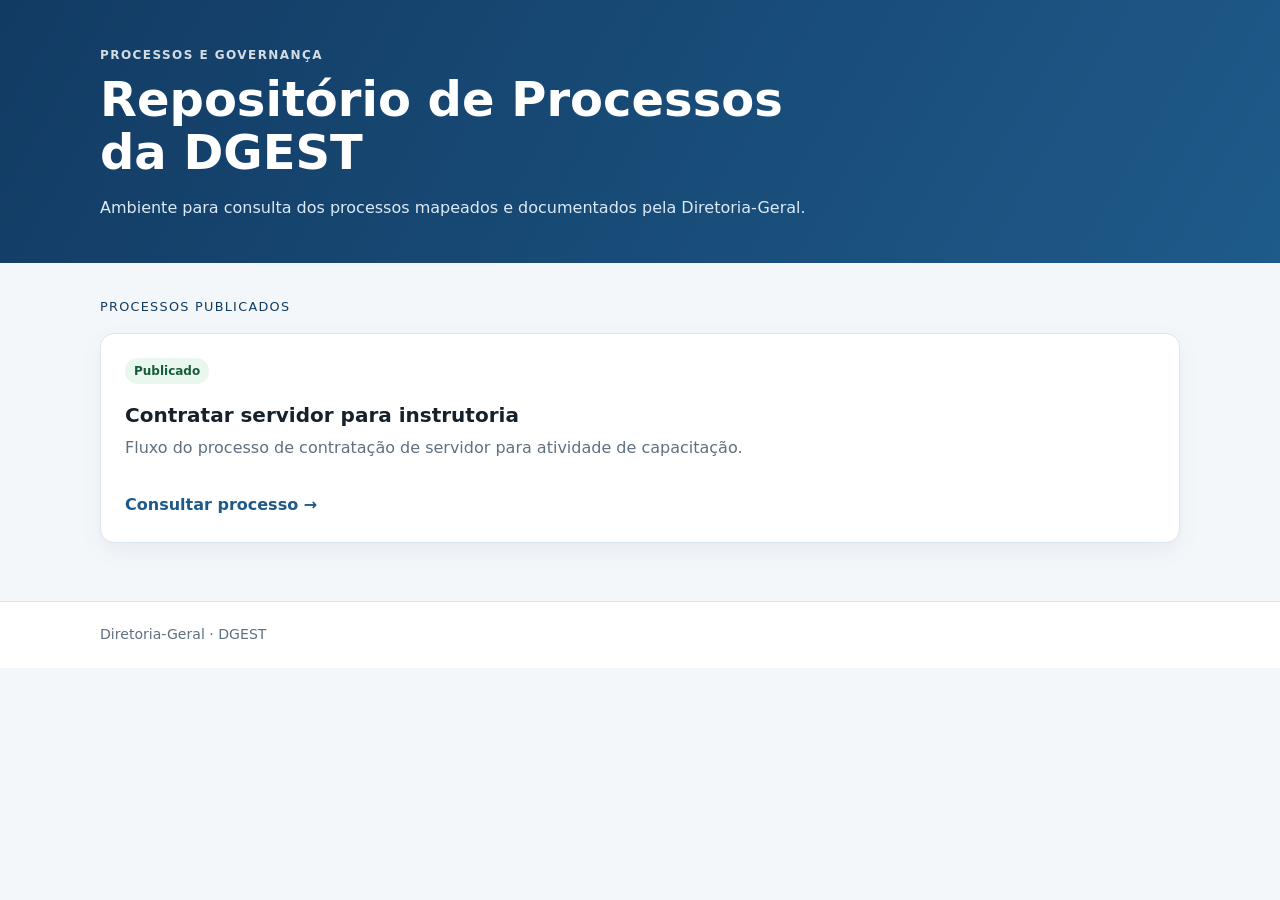
==== index.html @ 34b6c2c3 "Add files via upload" ====
<!doctype html>
<html lang="pt-BR">
<head>
  <meta charset="utf-8">
  <meta name="viewport" content="width=device-width, initial-scale=1">
  <meta name="description" content="Consulta aos processos mapeados e documentados pela DGEST.">
  <title>Repositório de Processos da DGEST</title>
  <style>
    :root { --blue:#123b63; --blue2:#1e5a8a; --ink:#17212b; --muted:#607080; --line:#dce5ed; --bg:#f4f7fa; }
    * { box-sizing:border-box; }
    body { margin:0; color:var(--ink); background:var(--bg); font:16px/1.55 system-ui,-apple-system,"Segoe UI",sans-serif; }
    header { color:#fff; background:linear-gradient(120deg,var(--blue),var(--blue2)); }
    .wrap { width:min(1080px,calc(100% - 32px)); margin:auto; }
    .hero { padding:46px 0 42px; }
    .eyebrow { margin:0 0 8px; font-size:.75rem; font-weight:700; letter-spacing:.12em; text-transform:uppercase; opacity:.82; }
    h1 { max-width:760px; margin:0; font-size:clamp(1.85rem,4vw,3rem); line-height:1.12; }
    .lead { max-width:720px; margin:16px 0 0; color:#dbeaf6; }
    main { padding:34px 0 58px; }
    .section-title { margin:0 0 16px; color:var(--blue); font-size:.8rem; letter-spacing:.1em; text-transform:uppercase; }
    .grid { display:grid; grid-template-columns:repeat(auto-fit,minmax(280px,1fr)); gap:18px; }
    .card { display:flex; flex-direction:column; min-height:210px; padding:24px; border:1px solid var(--line); border-radius:14px; background:#fff; box-shadow:0 8px 24px rgba(18,59,99,.06); }
    .tag { align-self:flex-start; padding:4px 9px; border-radius:999px; color:#155d3a; background:#e9f7ef; font-size:.75rem; font-weight:700; }
    h2 { margin:18px 0 8px; font-size:1.25rem; line-height:1.3; }
    .card p { margin:0 0 22px; color:var(--muted); }
    .card a { margin-top:auto; color:var(--blue2); font-weight:700; text-decoration:none; }
    .card a:hover, .card a:focus { text-decoration:underline; }
    footer { padding:22px 0; border-top:1px solid var(--line); color:var(--muted); background:#fff; font-size:.88rem; }
  </style>
</head>
<body>
  <header>
    <div class="wrap hero">
      <p class="eyebrow">Processos e Governança</p>
      <h1>Repositório de Processos da DGEST</h1>
      <p class="lead">Ambiente para consulta dos processos mapeados e documentados pela Diretoria-Geral.</p>
    </div>
  </header>
  <main class="wrap">
    <p class="section-title">Processos publicados</p>
    <section class="grid" aria-label="Catálogo de processos">
      <article class="card">
        <span class="tag">Publicado</span>
        <h2>Contratar servidor para instrutoria</h2>
        <p>Fluxo do processo de contratação de servidor para atividade de capacitação.</p>
        <a href="processos/contratar-servidor-instrutoria/">Consultar processo →</a>
      </article>
    </section>
  </main>
  <footer><div class="wrap">Diretoria-Geral · DGEST</div></footer>
</body>
</html>
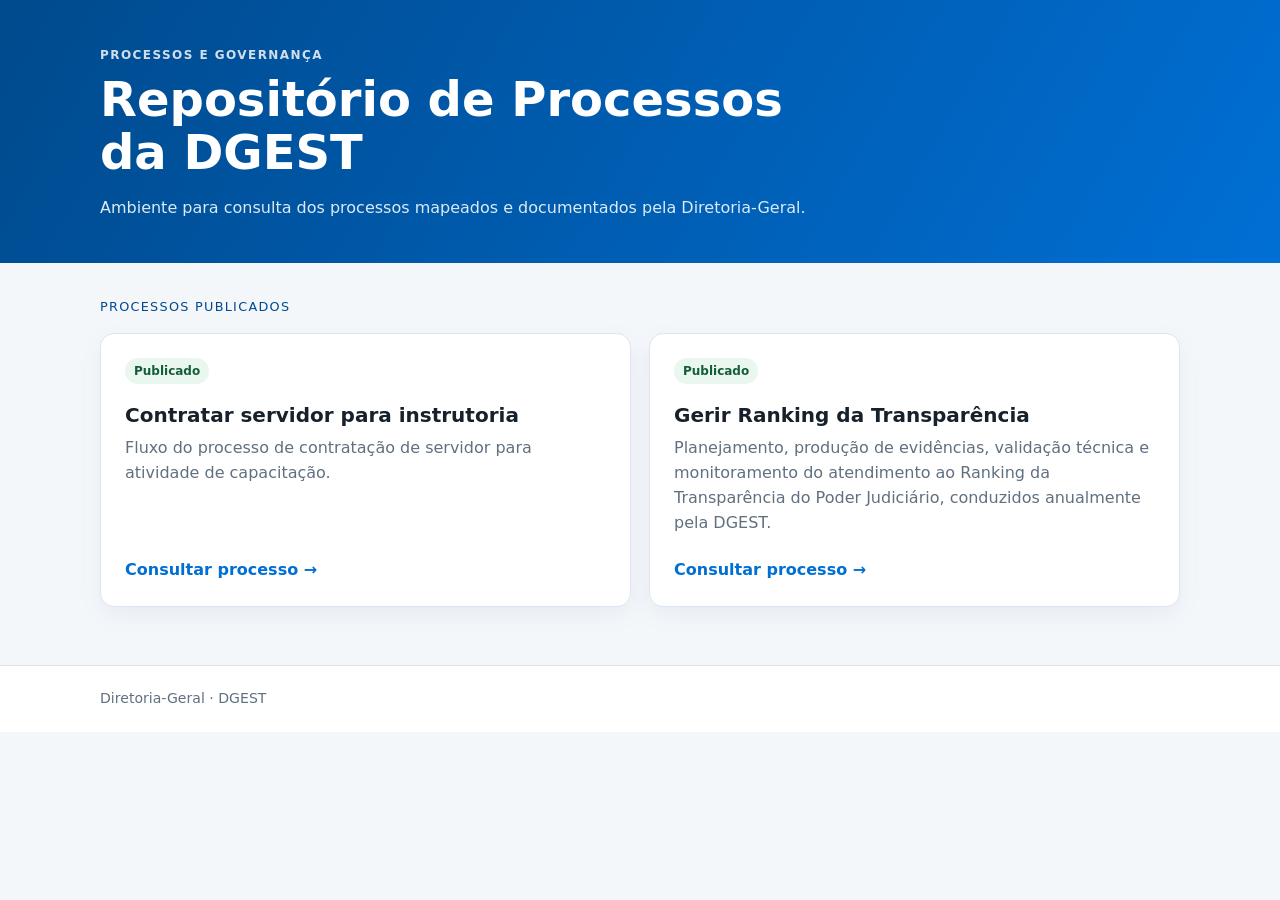
==== commit 4dbfe4a2: "Add files via upload" ====
--- a/index.html
+++ b/index.html
@@ -6,7 +6,7 @@
   <meta name="description" content="Consulta aos processos mapeados e documentados pela DGEST.">
   <title>Repositório de Processos da DGEST</title>
   <style>
-    :root { --blue:#123b63; --blue2:#1e5a8a; --ink:#17212b; --muted:#607080; --line:#dce5ed; --bg:#f4f7fa; }
+    :root { --blue:#004a8d; --blue2:#006fd4; --ink:#17212b; --muted:#607080; --line:#dce5ed; --bg:#f4f7fa; }
     * { box-sizing:border-box; }
     body { margin:0; color:var(--ink); background:var(--bg); font:16px/1.55 system-ui,-apple-system,"Segoe UI",sans-serif; }
     header { color:#fff; background:linear-gradient(120deg,var(--blue),var(--blue2)); }
@@ -18,7 +18,7 @@
     main { padding:34px 0 58px; }
     .section-title { margin:0 0 16px; color:var(--blue); font-size:.8rem; letter-spacing:.1em; text-transform:uppercase; }
     .grid { display:grid; grid-template-columns:repeat(auto-fit,minmax(280px,1fr)); gap:18px; }
-    .card { display:flex; flex-direction:column; min-height:210px; padding:24px; border:1px solid var(--line); border-radius:14px; background:#fff; box-shadow:0 8px 24px rgba(18,59,99,.06); }
+    .card { display:flex; flex-direction:column; min-height:210px; padding:24px; border:1px solid var(--line); border-radius:14px; background:#fff; box-shadow:0 8px 24px rgba(0,74,141,.06); }
     .tag { align-self:flex-start; padding:4px 9px; border-radius:999px; color:#155d3a; background:#e9f7ef; font-size:.75rem; font-weight:700; }
     h2 { margin:18px 0 8px; font-size:1.25rem; line-height:1.3; }
     .card p { margin:0 0 22px; color:var(--muted); }
@@ -44,6 +44,12 @@
         <p>Fluxo do processo de contratação de servidor para atividade de capacitação.</p>
         <a href="processos/contratar-servidor-instrutoria/">Consultar processo →</a>
       </article>
+      <article class="card">
+        <span class="tag">Publicado</span>
+        <h2>Gerir Ranking da Transparência</h2>
+        <p>Planejamento, produção de evidências, validação técnica e monitoramento do atendimento ao Ranking da Transparência do Poder Judiciário, conduzidos anualmente pela DGEST.</p>
+        <a href="processos/ranking-transparencia/">Consultar processo →</a>
+      </article>
     </section>
   </main>
   <footer><div class="wrap">Diretoria-Geral · DGEST</div></footer>
